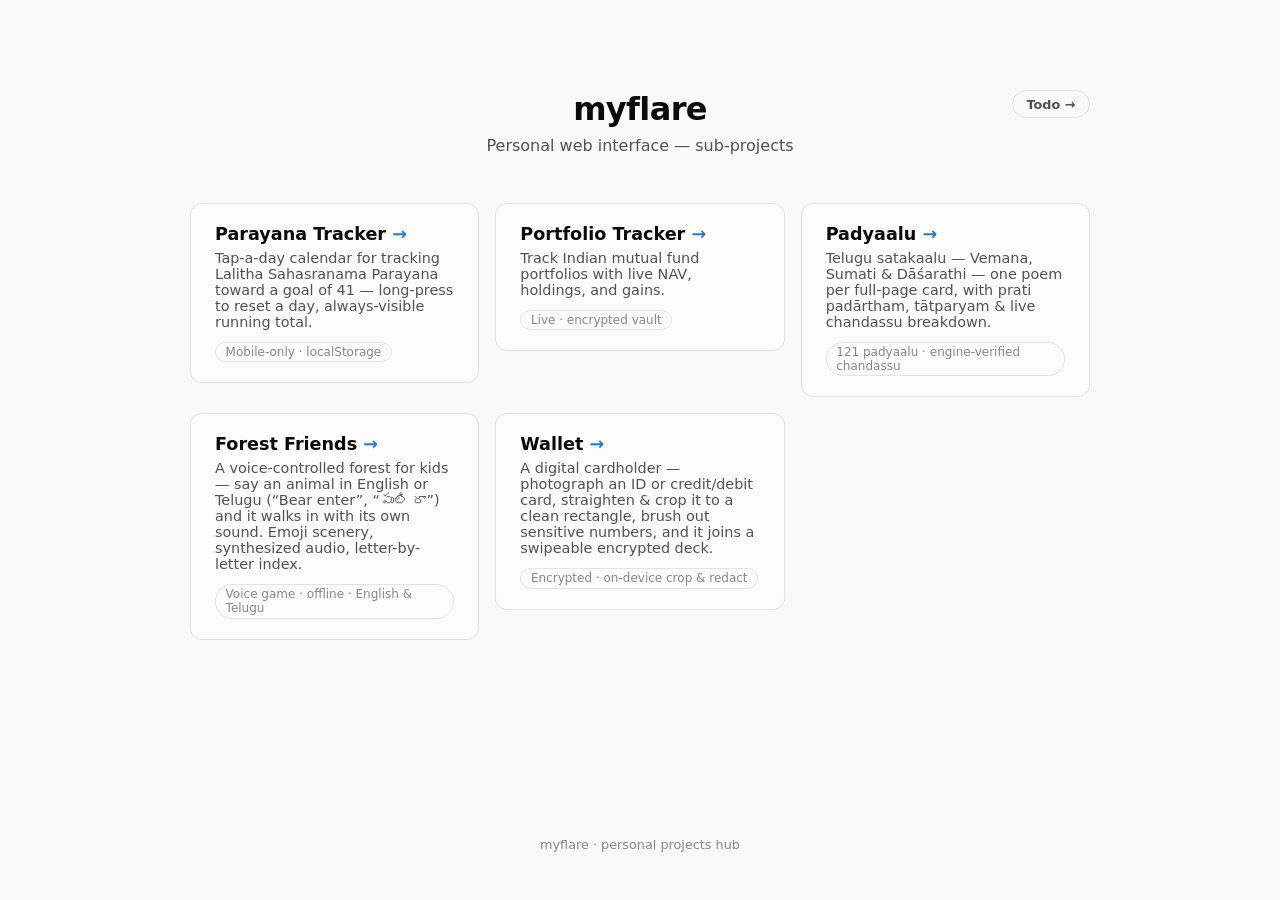
==== index.html @ d6389448 "Add todo/planning board with 8 initial ideas (#6)" ====
<!doctype html>
<html lang="en">
<head>
<meta charset="utf-8">
<meta name="viewport" content="width=device-width, initial-scale=1">
<title>myflare — personal web interface</title>
<style>
  :root {
    color-scheme: light dark;
    --page: #f9f9f7;
    --surface: #fcfcfb;
    --ink: #0b0b0b;
    --ink-2: #52514e;
    --muted: #898781;
    --border: rgba(11,11,11,0.10);
    --accent: #2a78d6;
  }
  @media (prefers-color-scheme: dark) {
    :root {
      --page: #0d0d0d;
      --surface: #1a1a19;
      --ink: #ffffff;
      --ink-2: #c3c2b7;
      --muted: #898781;
      --border: rgba(255,255,255,0.10);
      --accent: #3987e5;
    }
  }
  * { box-sizing: border-box; margin: 0; }
  body {
    font-family: system-ui, -apple-system, "Segoe UI", sans-serif;
    background: var(--page);
    color: var(--ink);
    min-height: 100vh;
    display: flex;
    flex-direction: column;
    align-items: center;
    padding: 10vh 1.5rem 3rem;
  }
  header { text-align: center; margin-bottom: 3rem; position: relative; width: 100%; max-width: 900px; }
  h1 { font-size: 2rem; font-weight: 700; letter-spacing: -0.02em; }
  header p { color: var(--ink-2); margin-top: 0.5rem; }
  a.todo-btn {
    position: absolute;
    top: 0;
    right: 0;
    display: inline-flex;
    align-items: center;
    gap: 0.35rem;
    font-size: 0.8rem;
    font-weight: 600;
    color: var(--ink-2);
    text-decoration: none;
    border: 1px solid var(--border);
    border-radius: 999px;
    padding: 0.35rem 0.85rem;
    transition: border-color 0.15s ease, color 0.15s ease;
  }
  a.todo-btn:hover { border-color: var(--accent); color: var(--accent); }
  main {
    width: 100%; max-width: 900px;
    display: grid; gap: 1rem;
    grid-template-columns: repeat(auto-fit, minmax(260px, 1fr));
    align-items: start;
  }
  a.project {
    display: block;
    background: var(--surface);
    border: 1px solid var(--border);
    border-radius: 12px;
    padding: 1.25rem 1.5rem;
    text-decoration: none;
    color: inherit;
    transition: border-color 0.15s ease, transform 0.15s ease;
  }
  a.project:hover { border-color: var(--accent); transform: translateY(-1px); }
  a.project h2 { font-size: 1.1rem; font-weight: 600; }
  a.project h2 span { color: var(--accent); }
  a.project p { color: var(--ink-2); font-size: 0.9rem; margin-top: 0.35rem; }
  .status {
    display: inline-block;
    margin-top: 0.75rem;
    font-size: 0.75rem;
    color: var(--muted);
    border: 1px solid var(--border);
    border-radius: 999px;
    padding: 0.15rem 0.6rem;
  }
  footer { margin-top: auto; padding-top: 3rem; color: var(--muted); font-size: 0.8rem; }
</style>
</head>
<body>
  <header>
    <a class="todo-btn" href="todo/index.html">Todo →</a>
    <h1>myflare</h1>
    <p>Personal web interface — sub-projects</p>
  </header>
  <main>
    <a class="project" href="parayana/">
      <h2>Parayana Tracker <span>→</span></h2>
      <p>Tap-a-day calendar for tracking Lalitha Sahasranama Parayana toward a goal of 41 — long-press to reset a day, always-visible running total.</p>
      <span class="status">Mobile-only · localStorage</span>
    </a>
    <a class="project" href="portfolio-tracker/">
      <h2>Portfolio Tracker <span>→</span></h2>
      <p>Track Indian mutual fund portfolios with live NAV, holdings, and gains.</p>
      <span class="status">Live · encrypted vault</span>
    </a>
    <a class="project" href="padyaalu/">
      <h2>Padyaalu <span>→</span></h2>
      <p>Telugu satakaalu — Vemana, Sumati &amp; Dāśarathi — one poem per full-page card, with prati padārtham, tātparyam &amp; live chandassu breakdown.</p>
      <span class="status">121 padyaalu · engine-verified chandassu</span>
    </a>
    <a class="project" href="forest-friends/">
      <h2>Forest Friends <span>→</span></h2>
      <p>A voice-controlled forest for kids — say an animal in English or Telugu (“Bear enter”, “పులి రా”) and it walks in with its own sound. Emoji scenery, synthesized audio, letter-by-letter index.</p>
      <span class="status">Voice game · offline · English &amp; Telugu</span>
    </a>
    <a class="project" href="wallet/">
      <h2>Wallet <span>→</span></h2>
      <p>A digital cardholder — photograph an ID or credit/debit card, straighten &amp; crop it to a clean rectangle, brush out sensitive numbers, and it joins a swipeable encrypted deck.</p>
      <span class="status">Encrypted · on-device crop &amp; redact</span>
    </a>
  </main>
  <footer>myflare · personal projects hub</footer>
</body>
</html>
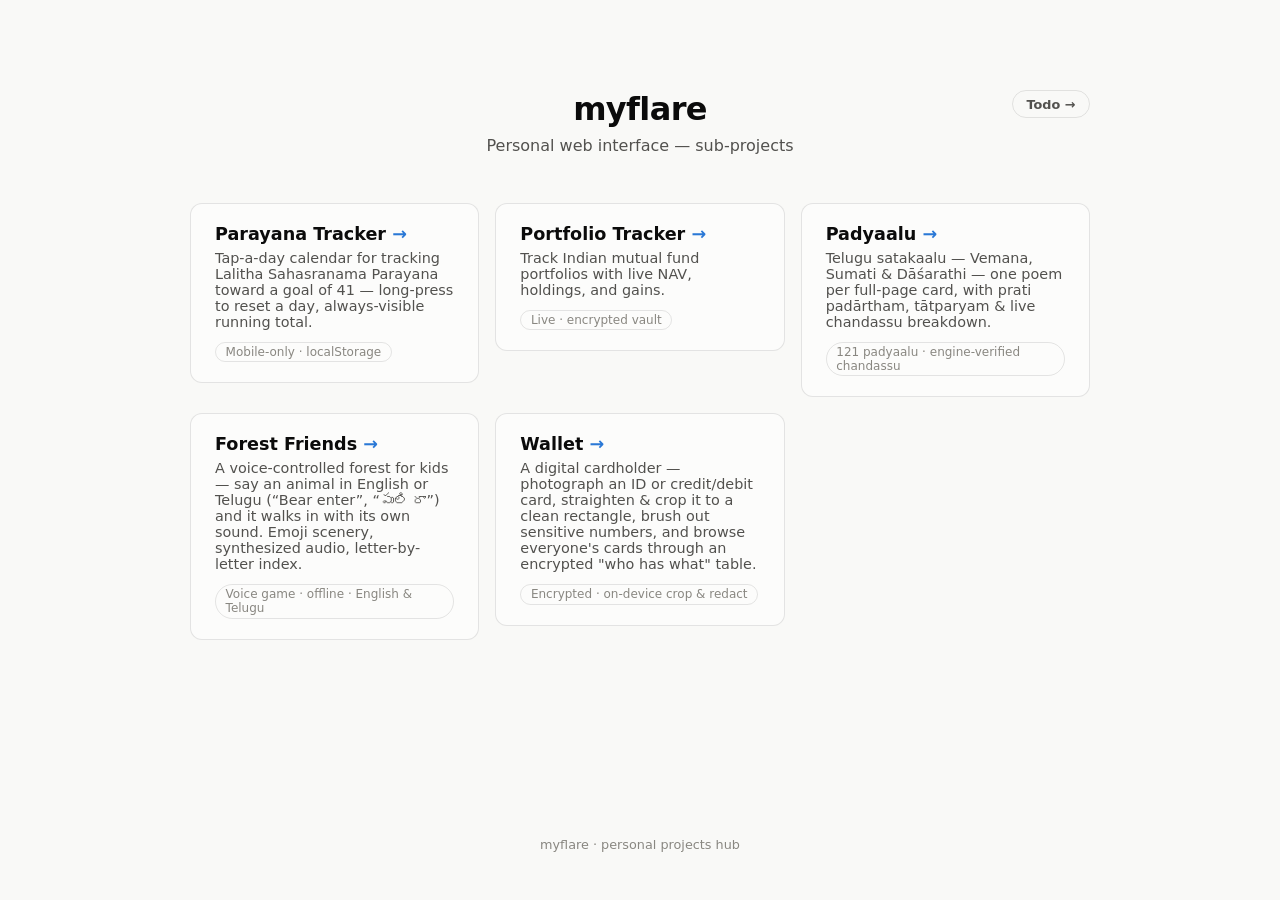
==== commit 63c3a45e: "wallet: revamp UI around two centered tables, fix dialog centering and warp seam - Fix dialogs rende" ====
--- a/index.html
+++ b/index.html
@@ -118,7 +118,7 @@
     </a>
     <a class="project" href="wallet/">
       <h2>Wallet <span>→</span></h2>
-      <p>A digital cardholder — photograph an ID or credit/debit card, straighten &amp; crop it to a clean rectangle, brush out sensitive numbers, and it joins a swipeable encrypted deck.</p>
+      <p>A digital cardholder — photograph an ID or credit/debit card, straighten &amp; crop it to a clean rectangle, brush out sensitive numbers, and browse everyone's cards through an encrypted "who has what" table.</p>
       <span class="status">Encrypted · on-device crop &amp; redact</span>
     </a>
   </main>
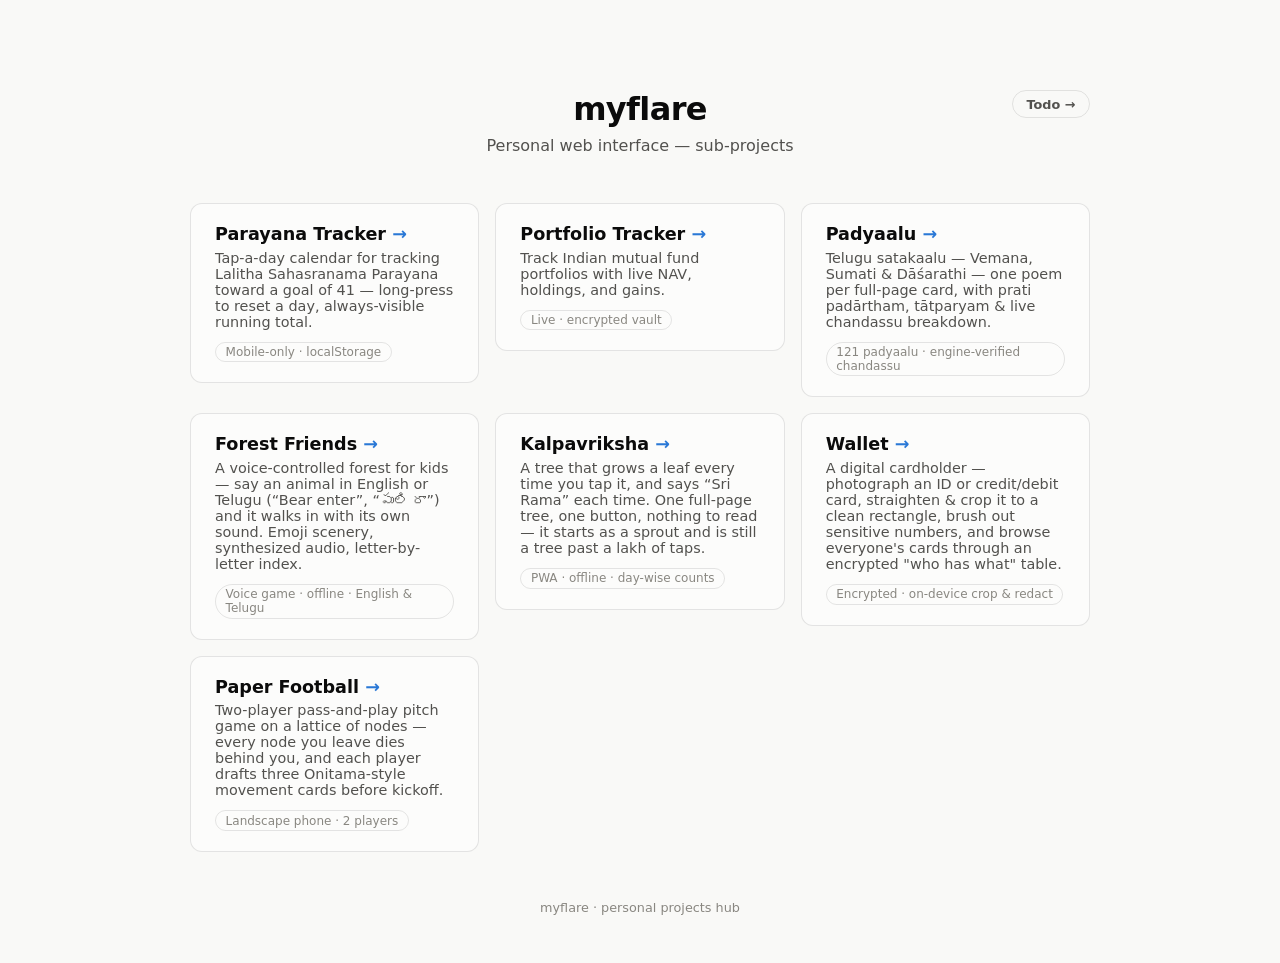
==== commit 0b97dd97: "Paper Football: rules & design spec, root hub wiring Adds the paper-football/ sub-project spec — ful" ====
--- a/index.html
+++ b/index.html
@@ -116,11 +116,21 @@
       <p>A voice-controlled forest for kids — say an animal in English or Telugu (“Bear enter”, “పులి రా”) and it walks in with its own sound. Emoji scenery, synthesized audio, letter-by-letter index.</p>
       <span class="status">Voice game · offline · English &amp; Telugu</span>
     </a>
+    <a class="project" href="kalpavriksha/">
+      <h2>Kalpavriksha <span>→</span></h2>
+      <p>A tree that grows a leaf every time you tap it, and says “Sri Rama” each time. One full-page tree, one button, nothing to read — it starts as a sprout and is still a tree past a lakh of taps.</p>
+      <span class="status">PWA · offline · day-wise counts</span>
+    </a>
     <a class="project" href="wallet/">
       <h2>Wallet <span>→</span></h2>
       <p>A digital cardholder — photograph an ID or credit/debit card, straighten &amp; crop it to a clean rectangle, brush out sensitive numbers, and browse everyone's cards through an encrypted "who has what" table.</p>
       <span class="status">Encrypted · on-device crop &amp; redact</span>
     </a>
+    <a class="project" href="paper-football/">
+      <h2>Paper Football <span>→</span></h2>
+      <p>Two-player pass-and-play pitch game on a lattice of nodes — every node you leave dies behind you, and each player drafts three Onitama-style movement cards before kickoff.</p>
+      <span class="status">Landscape phone · 2 players</span>
+    </a>
   </main>
   <footer>myflare · personal projects hub</footer>
 </body>
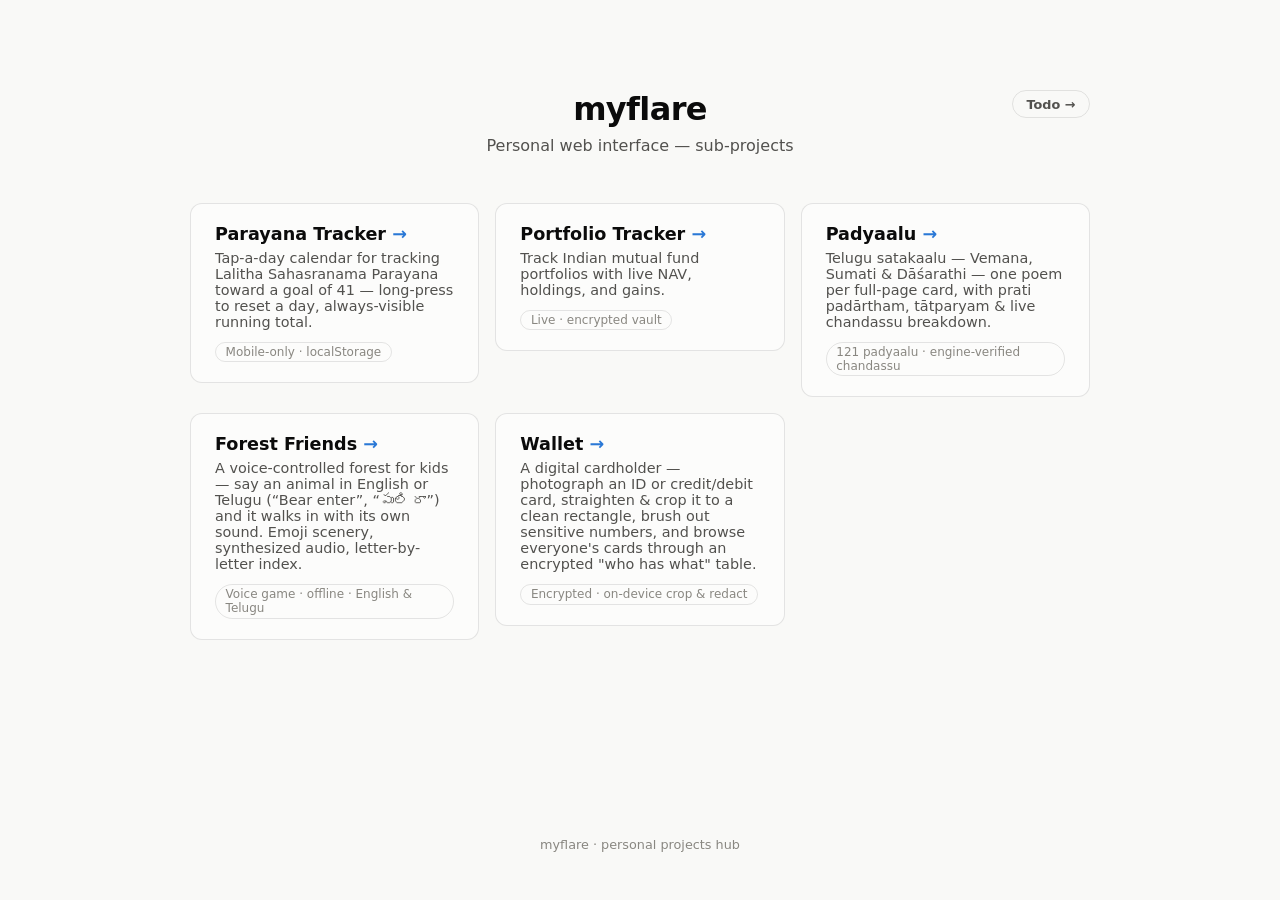
==== commit d70f25c8: "Wallet : tappable ID matrix, floating add button, avatar person filter (#10) Co-authored-by: Claude " ====
--- a/index.html
+++ b/index.html
@@ -116,21 +116,11 @@
       <p>A voice-controlled forest for kids — say an animal in English or Telugu (“Bear enter”, “పులి రా”) and it walks in with its own sound. Emoji scenery, synthesized audio, letter-by-letter index.</p>
       <span class="status">Voice game · offline · English &amp; Telugu</span>
     </a>
-    <a class="project" href="kalpavriksha/">
-      <h2>Kalpavriksha <span>→</span></h2>
-      <p>A tree that grows a leaf every time you tap it, and says “Sri Rama” each time. One full-page tree, one button, nothing to read — it starts as a sprout and is still a tree past a lakh of taps.</p>
-      <span class="status">PWA · offline · day-wise counts</span>
-    </a>
     <a class="project" href="wallet/">
       <h2>Wallet <span>→</span></h2>
       <p>A digital cardholder — photograph an ID or credit/debit card, straighten &amp; crop it to a clean rectangle, brush out sensitive numbers, and browse everyone's cards through an encrypted "who has what" table.</p>
       <span class="status">Encrypted · on-device crop &amp; redact</span>
     </a>
-    <a class="project" href="paper-football/">
-      <h2>Paper Football <span>→</span></h2>
-      <p>Two-player pass-and-play pitch game on a lattice of nodes — every node you leave dies behind you, and each player drafts three Onitama-style movement cards before kickoff.</p>
-      <span class="status">Landscape phone · 2 players</span>
-    </a>
   </main>
   <footer>myflare · personal projects hub</footer>
 </body>
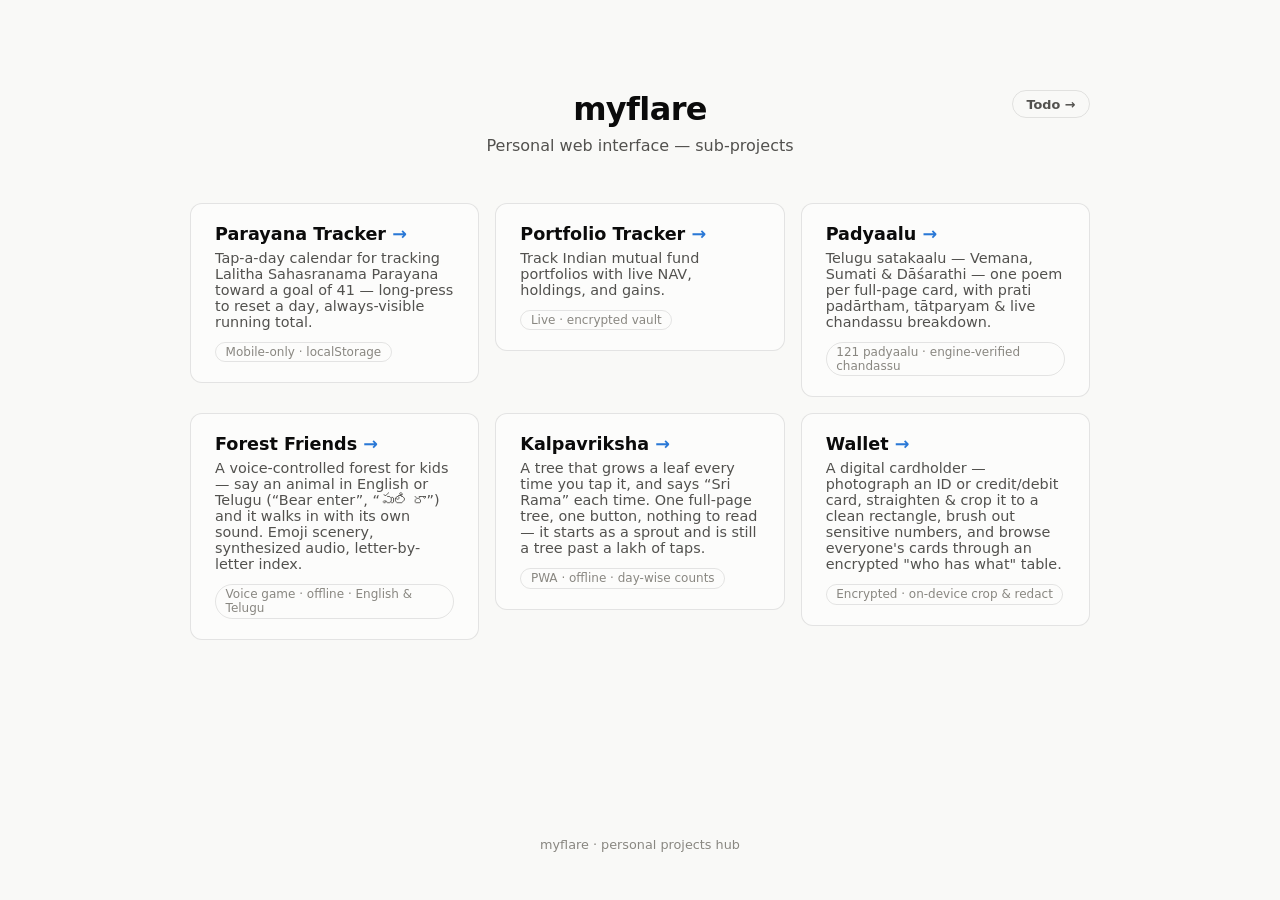
==== commit e970f547: "Add Kalpavriksha — a tap-to-grow tree PWA One full-page tree, one button. Tapping anywhere grows a l" ====
--- a/index.html
+++ b/index.html
@@ -116,6 +116,11 @@
       <p>A voice-controlled forest for kids — say an animal in English or Telugu (“Bear enter”, “పులి రా”) and it walks in with its own sound. Emoji scenery, synthesized audio, letter-by-letter index.</p>
       <span class="status">Voice game · offline · English &amp; Telugu</span>
     </a>
+    <a class="project" href="kalpavriksha/">
+      <h2>Kalpavriksha <span>→</span></h2>
+      <p>A tree that grows a leaf every time you tap it, and says “Sri Rama” each time. One full-page tree, one button, nothing to read — it starts as a sprout and is still a tree past a lakh of taps.</p>
+      <span class="status">PWA · offline · day-wise counts</span>
+    </a>
     <a class="project" href="wallet/">
       <h2>Wallet <span>→</span></h2>
       <p>A digital cardholder — photograph an ID or credit/debit card, straighten &amp; crop it to a clean rectangle, brush out sensitive numbers, and browse everyone's cards through an encrypted "who has what" table.</p>
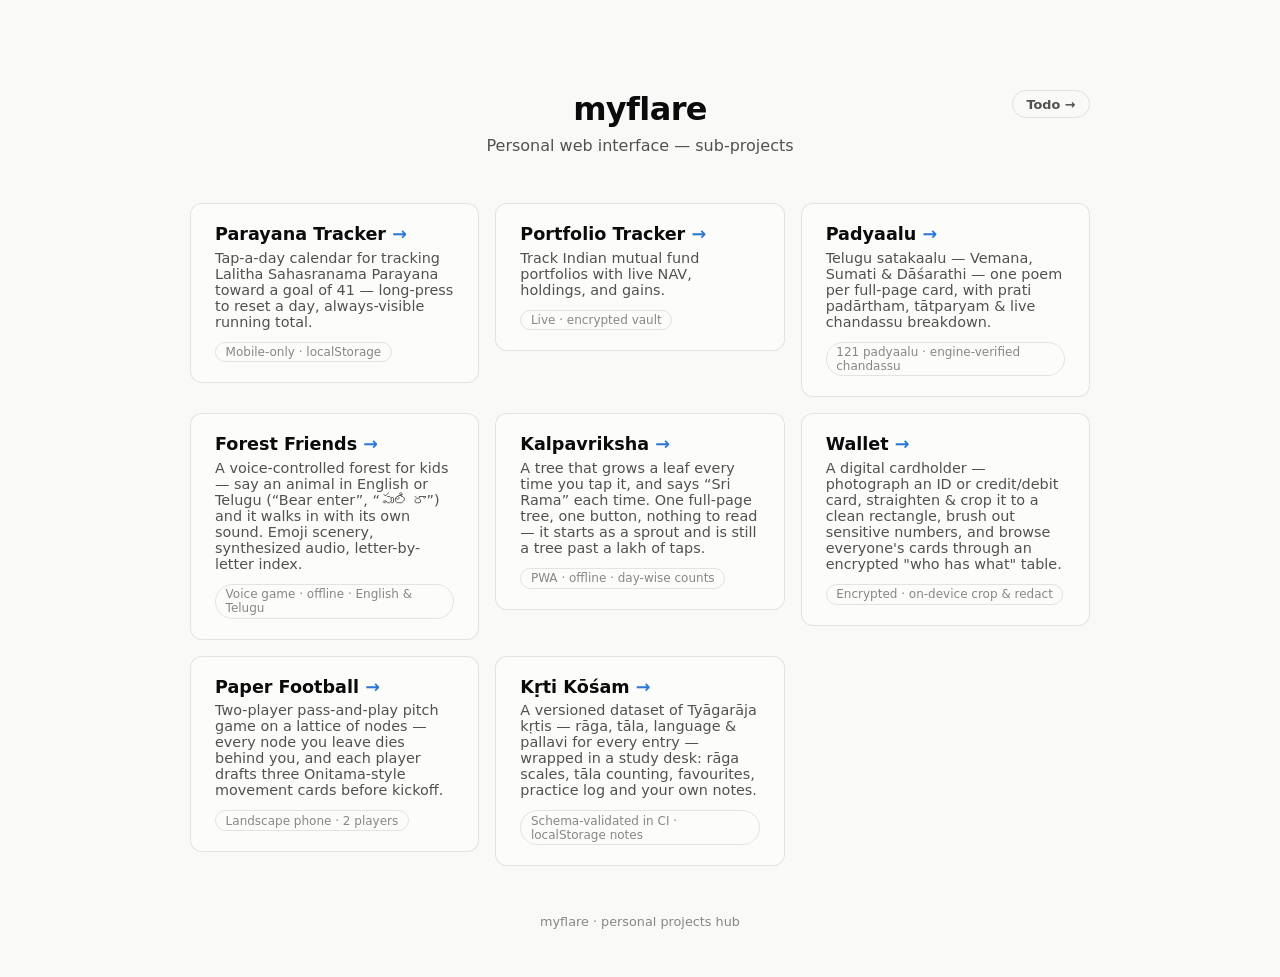
==== commit 80ed8d74: "Add Kṛti Kōśam — versioned Tyāgarāja kṛti dataset with CI validation A new subproject: a structured " ====
--- a/index.html
+++ b/index.html
@@ -126,6 +126,16 @@
       <p>A digital cardholder — photograph an ID or credit/debit card, straighten &amp; crop it to a clean rectangle, brush out sensitive numbers, and browse everyone's cards through an encrypted "who has what" table.</p>
       <span class="status">Encrypted · on-device crop &amp; redact</span>
     </a>
+    <a class="project" href="paper-football/">
+      <h2>Paper Football <span>→</span></h2>
+      <p>Two-player pass-and-play pitch game on a lattice of nodes — every node you leave dies behind you, and each player drafts three Onitama-style movement cards before kickoff.</p>
+      <span class="status">Landscape phone · 2 players</span>
+    </a>
+    <a class="project" href="tyagaraja/">
+      <h2>Kṛti Kōśam <span>→</span></h2>
+      <p>A versioned dataset of Tyāgarāja kṛtis — rāga, tāla, language &amp; pallavi for every entry — wrapped in a study desk: rāga scales, tāla counting, favourites, practice log and your own notes.</p>
+      <span class="status">Schema-validated in CI · localStorage notes</span>
+    </a>
   </main>
   <footer>myflare · personal projects hub</footer>
 </body>
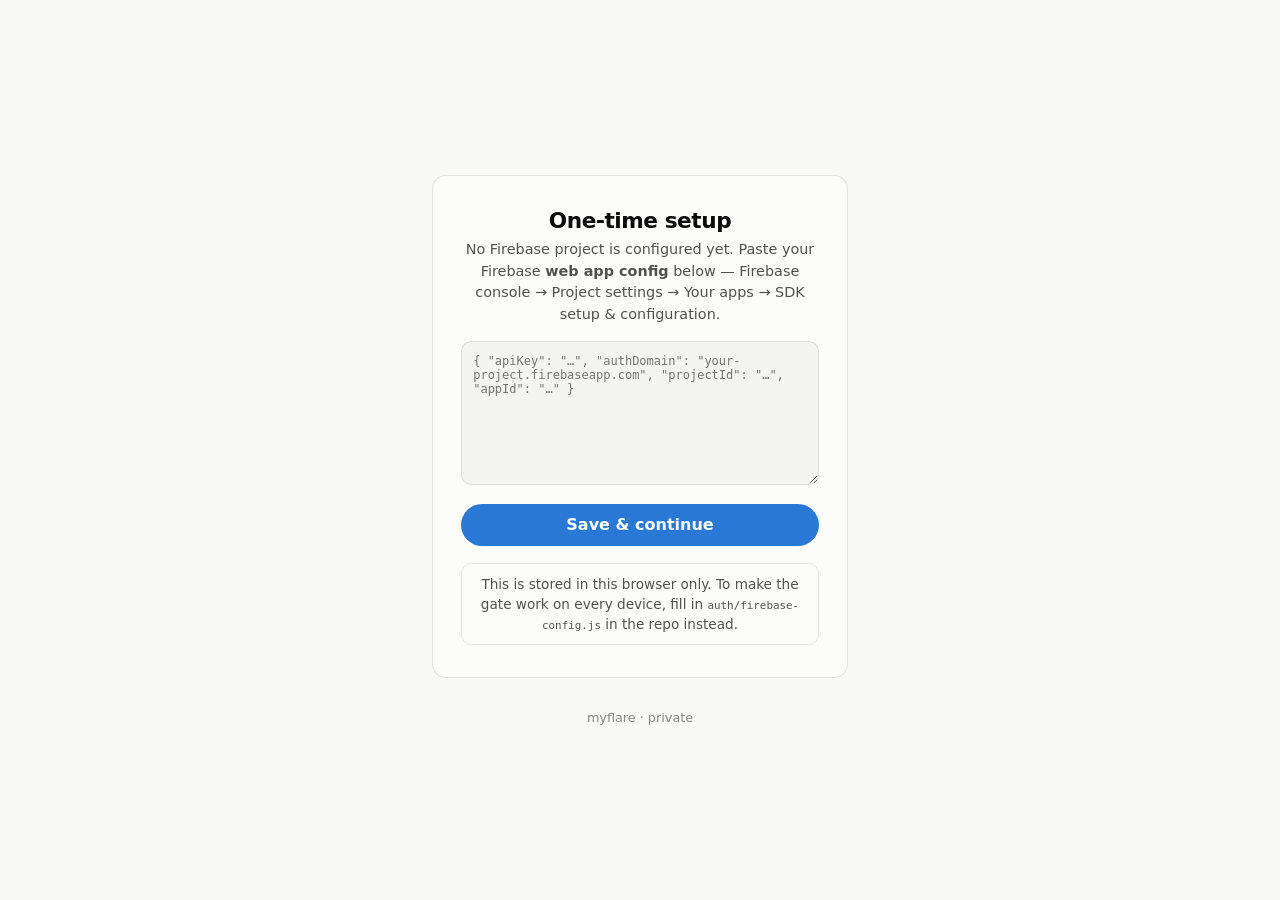
==== commit 261097eb: "Gate the whole site behind Firebase Google sign-in Every page under myflare is now closed until Fire" ====
--- a/index.html
+++ b/index.html
@@ -40,23 +40,51 @@
   header { text-align: center; margin-bottom: 3rem; position: relative; width: 100%; max-width: 900px; }
   h1 { font-size: 2rem; font-weight: 700; letter-spacing: -0.02em; }
   header p { color: var(--ink-2); margin-top: 0.5rem; }
-  a.todo-btn {
+  .actions {
     position: absolute;
     top: 0;
     right: 0;
+    display: flex;
+    align-items: center;
+    gap: 0.5rem;
+  }
+  .chip {
     display: inline-flex;
     align-items: center;
     gap: 0.35rem;
+    font: inherit;
     font-size: 0.8rem;
     font-weight: 600;
     color: var(--ink-2);
     text-decoration: none;
+    background: none;
     border: 1px solid var(--border);
     border-radius: 999px;
     padding: 0.35rem 0.85rem;
+    cursor: pointer;
     transition: border-color 0.15s ease, color 0.15s ease;
   }
-  a.todo-btn:hover { border-color: var(--accent); color: var(--accent); }
+  .chip:hover { border-color: var(--accent); color: var(--accent); }
+  .chip:disabled { opacity: 0.55; cursor: default; }
+  #whoami {
+    font-size: 0.75rem;
+    color: var(--muted);
+    max-width: 16rem;
+    overflow: hidden;
+    text-overflow: ellipsis;
+    white-space: nowrap;
+  }
+  /* Two chips pinned to the corner run into the title on a narrow screen, so
+     drop them into normal flow above it. The address goes entirely — the
+     Sign out button alone is enough to say you're signed in. */
+  @media (max-width: 640px) {
+    #whoami { display: none; }
+    .actions {
+      position: static;
+      justify-content: center;
+      margin-bottom: 1.25rem;
+    }
+  }
   main {
     width: 100%; max-width: 900px;
     display: grid; gap: 1rem;
@@ -88,10 +116,17 @@
   }
   footer { margin-top: auto; padding-top: 3rem; color: var(--muted); font-size: 0.8rem; }
 </style>
+<!-- myflare auth gate: page stays hidden until an allow-listed account is confirmed -->
+<style>html:not(.auth-ok) body{visibility:hidden}</style>
+<script type="module" src="auth/guard.js"></script>
 </head>
 <body>
   <header>
-    <a class="todo-btn" href="todo/index.html">Todo →</a>
+    <div class="actions">
+      <span id="whoami" hidden></span>
+      <a class="chip" href="todo/index.html">Todo →</a>
+      <button id="signout" class="chip" type="button" hidden>Sign out</button>
+    </div>
     <h1>myflare</h1>
     <p>Personal web interface — sub-projects</p>
   </header>
@@ -138,5 +173,27 @@
     </a>
   </main>
   <footer>myflare · personal projects hub</footer>
+
+  <script type="module">
+    // Same module URL the <head> tag already loaded, so this reuses that run
+    // rather than starting a second auth check.
+    import { authReady } from './auth/guard.js';
+
+    const { user, offline, signOut } = await authReady;
+
+    const who = document.getElementById('whoami');
+    const btn = document.getElementById('signout');
+
+    if (user && user.email) {
+      who.textContent = offline ? `${user.email} · offline` : user.email;
+      who.hidden = false;
+    }
+    btn.hidden = false;
+    btn.addEventListener('click', () => {
+      btn.disabled = true;
+      btn.textContent = 'Signing out…';
+      signOut();
+    });
+  </script>
 </body>
 </html>
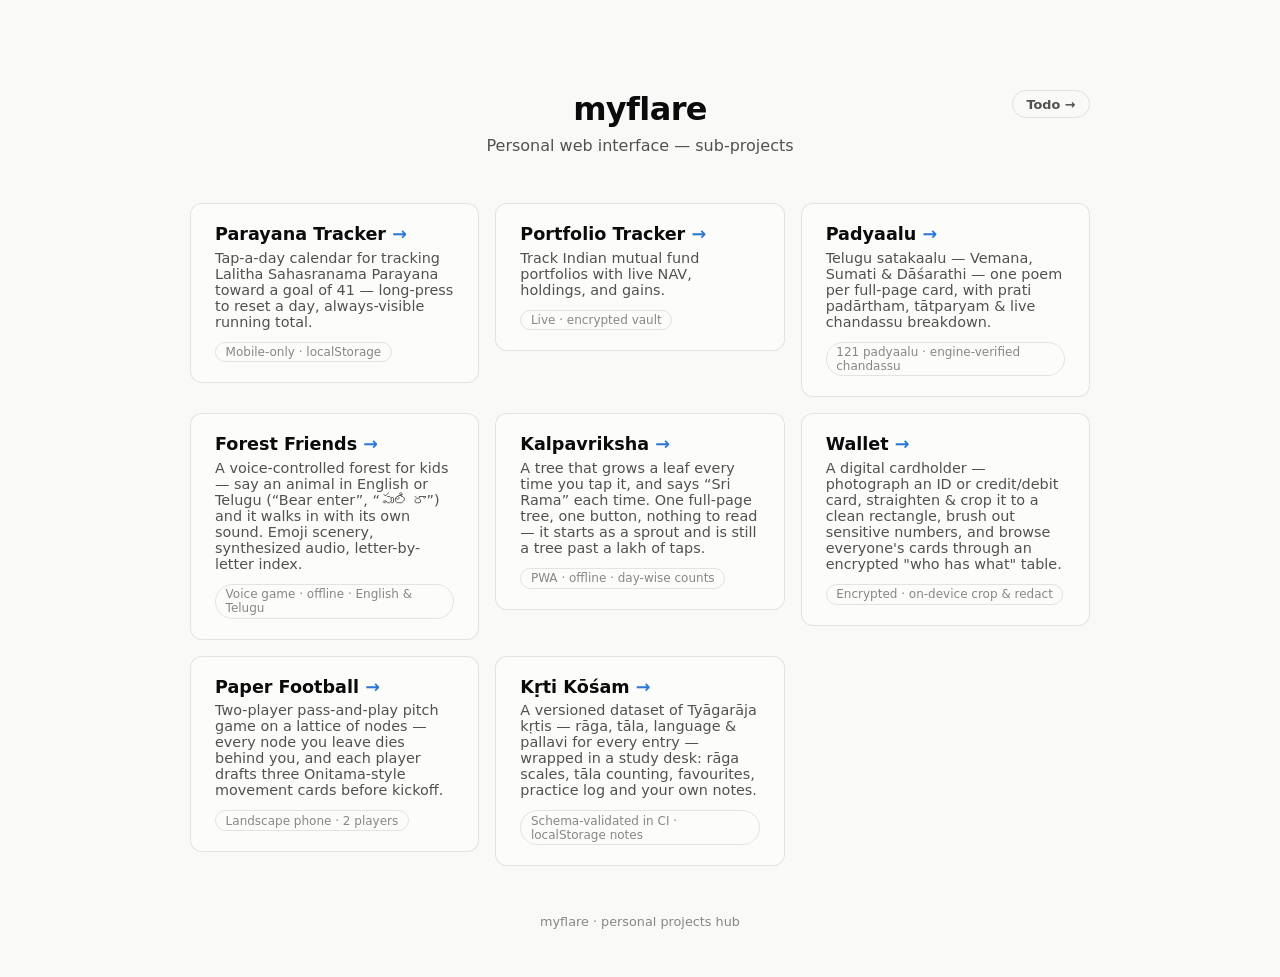
==== commit e8fb49c3: "Revert "Gate the whole site behind Firebase Google sign-in" This reverts commit 261097eb665e91b6321d" ====
--- a/index.html
+++ b/index.html
@@ -40,51 +40,23 @@
   header { text-align: center; margin-bottom: 3rem; position: relative; width: 100%; max-width: 900px; }
   h1 { font-size: 2rem; font-weight: 700; letter-spacing: -0.02em; }
   header p { color: var(--ink-2); margin-top: 0.5rem; }
-  .actions {
+  a.todo-btn {
     position: absolute;
     top: 0;
     right: 0;
-    display: flex;
-    align-items: center;
-    gap: 0.5rem;
-  }
-  .chip {
     display: inline-flex;
     align-items: center;
     gap: 0.35rem;
-    font: inherit;
     font-size: 0.8rem;
     font-weight: 600;
     color: var(--ink-2);
     text-decoration: none;
-    background: none;
     border: 1px solid var(--border);
     border-radius: 999px;
     padding: 0.35rem 0.85rem;
-    cursor: pointer;
     transition: border-color 0.15s ease, color 0.15s ease;
   }
-  .chip:hover { border-color: var(--accent); color: var(--accent); }
-  .chip:disabled { opacity: 0.55; cursor: default; }
-  #whoami {
-    font-size: 0.75rem;
-    color: var(--muted);
-    max-width: 16rem;
-    overflow: hidden;
-    text-overflow: ellipsis;
-    white-space: nowrap;
-  }
-  /* Two chips pinned to the corner run into the title on a narrow screen, so
-     drop them into normal flow above it. The address goes entirely — the
-     Sign out button alone is enough to say you're signed in. */
-  @media (max-width: 640px) {
-    #whoami { display: none; }
-    .actions {
-      position: static;
-      justify-content: center;
-      margin-bottom: 1.25rem;
-    }
-  }
+  a.todo-btn:hover { border-color: var(--accent); color: var(--accent); }
   main {
     width: 100%; max-width: 900px;
     display: grid; gap: 1rem;
@@ -116,17 +88,10 @@
   }
   footer { margin-top: auto; padding-top: 3rem; color: var(--muted); font-size: 0.8rem; }
 </style>
-<!-- myflare auth gate: page stays hidden until an allow-listed account is confirmed -->
-<style>html:not(.auth-ok) body{visibility:hidden}</style>
-<script type="module" src="auth/guard.js"></script>
 </head>
 <body>
   <header>
-    <div class="actions">
-      <span id="whoami" hidden></span>
-      <a class="chip" href="todo/index.html">Todo →</a>
-      <button id="signout" class="chip" type="button" hidden>Sign out</button>
-    </div>
+    <a class="todo-btn" href="todo/index.html">Todo →</a>
     <h1>myflare</h1>
     <p>Personal web interface — sub-projects</p>
   </header>
@@ -173,27 +138,5 @@
     </a>
   </main>
   <footer>myflare · personal projects hub</footer>
-
-  <script type="module">
-    // Same module URL the <head> tag already loaded, so this reuses that run
-    // rather than starting a second auth check.
-    import { authReady } from './auth/guard.js';
-
-    const { user, offline, signOut } = await authReady;
-
-    const who = document.getElementById('whoami');
-    const btn = document.getElementById('signout');
-
-    if (user && user.email) {
-      who.textContent = offline ? `${user.email} · offline` : user.email;
-      who.hidden = false;
-    }
-    btn.hidden = false;
-    btn.addEventListener('click', () => {
-      btn.disabled = true;
-      btn.textContent = 'Signing out…';
-      signOut();
-    });
-  </script>
 </body>
 </html>
